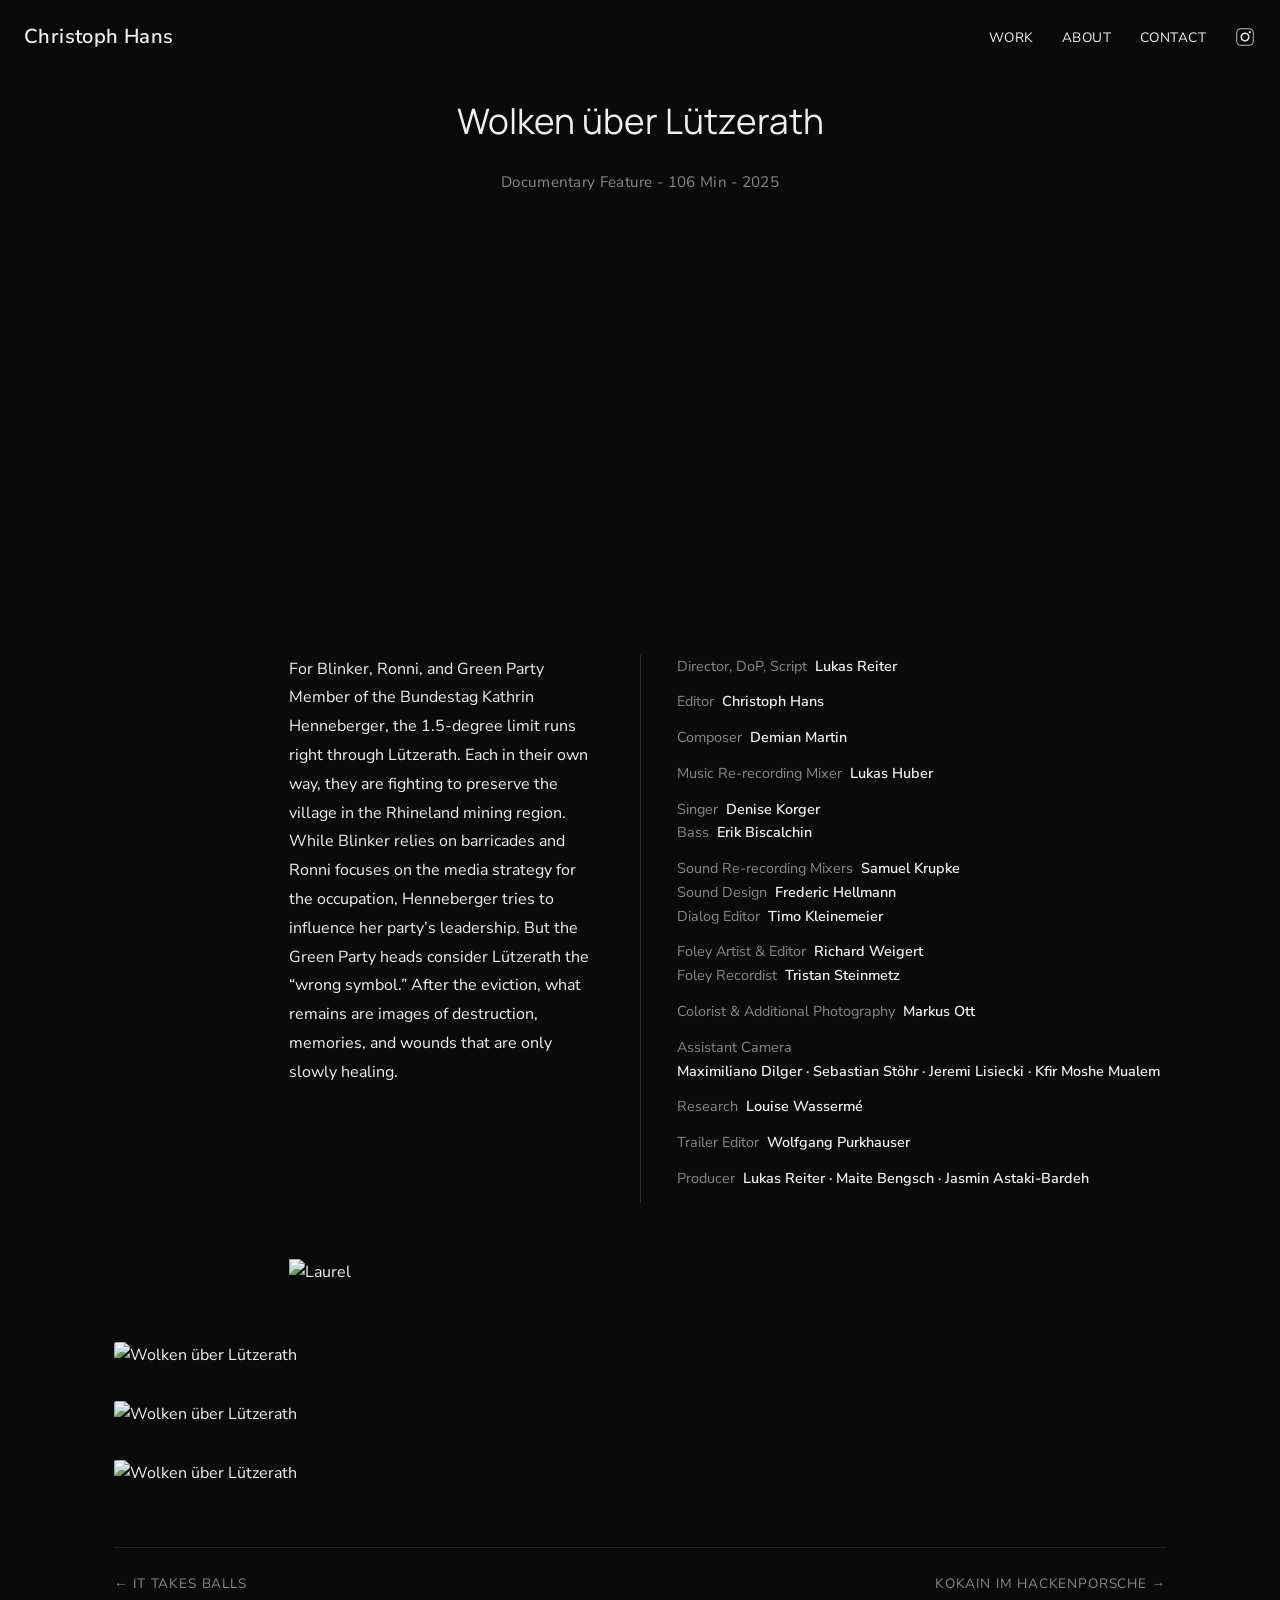
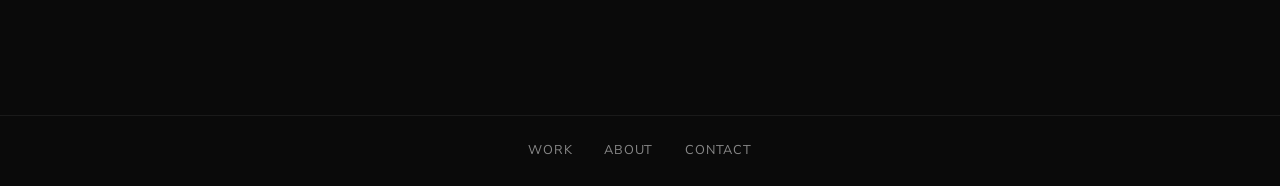
==== wolken-ueber-luetzerath.html @ 936c0ab9 "Add files via upload" ====
<!DOCTYPE html>

<html lang="de">
<head>
<meta charset="utf-8"/>
<meta content="width=device-width, initial-scale=1.0" name="viewport"/>
<title>Wolken über Lützerath — Christoph Hans</title>
<link href="https://fonts.googleapis.com" rel="preconnect"/>
<link crossorigin="" href="https://fonts.gstatic.com" rel="preconnect"/>
<link href="https://fonts.googleapis.com/css2?family=Manrope:wght@300;400;500;600;700;800&amp;family=Nunito+Sans:ital,wght@0,300;0,400;0,600;0,700;1,300;1,400&amp;display=swap" rel="stylesheet"/>
<link href="styles.css" rel="stylesheet"/>
</head>
<body>
<header class="site-header">
<a class="site-logo" href="index.html">Christoph Hans</a>
<button aria-label="Menu" class="menu-toggle">
<span></span><span></span><span></span>
</button>
<nav class="nav-links">
<a href="index.html">Work</a>
<a href="about.html">About</a>
<a href="contact.html">Contact</a>
<a href="https://www.instagram.com/_christophhans/" rel="noopener" target="_blank"><img alt="Instagram" class="insta-logo" src="instagram-white.png"/></a>
</nav>
</header>
<main>
<h1 class="project-title">Wolken über Lützerath</h1>
<section aria-label="Project overview" class="project-overview project-overview--wolken-ueber-luetzerath"><p class="project-meta">Documentary Feature - 106 Min - 2025</p><div class="project-video"><iframe allow="accelerometer; autoplay; clipboard-write; encrypted-media; gyroscope; picture-in-picture; web-share" allowfullscreen="" frameborder="0" height="315" referrerpolicy="strict-origin-when-cross-origin" src="https://www.youtube.com/embed/48lIlblBd2U?si=AoZFG_QW01JwS066" title="YouTube video player" width="560"></iframe></div><div class="project-synopsis"><p>For Blinker, Ronni, and Green Party Member of the Bundestag Kathrin Henneberger, the 1.5-degree limit runs right through Lützerath. Each in their own way, they are fighting to preserve the village in the Rhineland mining region. While Blinker relies on barricades and Ronni focuses on the media strategy for the occupation, Henneberger tries to influence her party’s leadership. But the Green Party heads consider Lützerath the “wrong symbol.” After the eviction, what remains are images of destruction, memories, and wounds that are only slowly healing.</p></div><div class="project-credits"><p>Director, DoP, Script  <strong class="talent">Lukas Reiter</strong></p><p>Editor  <strong class="talent">Christoph Hans</strong></p><p>Composer  <strong class="talent">Demian Martin</strong></p><p>Music Re-recording Mixer  <strong class="talent">Lukas Huber</strong></p><p>Singer  <strong class="talent">Denise Korger</strong><br/>
      Bass  <strong class="talent">Erik Biscalchin</strong></p><p>Sound Re-recording Mixers  <strong class="talent">Samuel Krupke</strong><br/>
      Sound Design  <strong class="talent">Frederic Hellmann</strong><br/>
      Dialog Editor  <strong class="talent">Timo Kleinemeier</strong></p><p>Foley Artist &amp; Editor  <strong class="talent">Richard Weigert</strong><br/>
      Foley Recordist  <strong class="talent">Tristan Steinmetz</strong></p><p>Colorist &amp; Additional Photography  <strong class="talent">Markus Ott</strong></p><p>Assistant Camera<br/><strong class="talent">Maximiliano Dilger · Sebastian Stöhr · Jeremi Lisiecki · Kfir Moshe Mualem</strong></p><p>Research  <strong class="talent">Louise Wassermé</strong></p><p>Trailer Editor  <strong class="talent">Wolfgang Purkhauser</strong></p><p>Producer  <strong class="talent">Lukas Reiter · Maite Bengsch · Jasmin Astaki-Bardeh</strong></p></div></section>
<div class="project-laurels project-laurels--wide">
<img alt="Laurel" src="Wolken über Lützerath — Christoph Hans/festival-laurels-white.png"/>
</div>
<div class="project-images project-images--stacked">
<img alt="Wolken über Lützerath" src="Wolken über Lützerath — Christoph Hans/Screenshot-2026-10-23-at-16-11-47.png"/><img alt="Wolken über Lützerath" src="Wolken über Lützerath — Christoph Hans/Screenshot-2026-10-23-at-16-10-55.png"/><img alt="Wolken über Lützerath" src="Wolken über Lützerath — Christoph Hans/Screenshot-2026-10-23-at-16-14-47.png"/></div>
<div class="project-nav"><a class="project-previous" href="it-takes-balls.html">← It Takes Balls</a><a class="project-next" href="kokain-im-hackenporsche.html">Kokain im Hackenporsche →</a></div>
</main>
<footer class="site-footer">
<a href="index.html">Work</a>
<a href="about.html">About</a>
<a href="contact.html">Contact</a>
</footer>
<script src="script.js"></script>
</body>
</html>
---- styles.css ----
/* Christoph Hans — Portfolio Site Styles */

/* === Reset & Base === */
*, *::before, *::after { box-sizing: border-box; margin: 0; padding: 0; }

:root {
  /* Colors — matching Squarespace site */
  --bg:        #0a0a0a;
  --bg-light:  #141414;
  --text:      #f0f0f0;
  --text-muted:#888888;
  --accent:    #e54530;

  /* Typography */
  --font-body: 'Nunito Sans', -apple-system, BlinkMacSystemFont, 'Segoe UI', sans-serif;
  --font-heading: 'Manrope', -apple-system, BlinkMacSystemFont, 'Segoe UI', sans-serif;

  /* Spacing */
  --max-width: 1100px;
  --gutter:    24px;
}

html {
  font-size: 16px;
  scroll-behavior: smooth;
}

body {
  font-family: var(--font-body);
  background: var(--bg);
  color: var(--text);
  line-height: 1.7;
  -webkit-font-smoothing: antialiased;
}

a {
  color: var(--accent);
  text-decoration: none;
  transition: opacity 0.2s;
}
a:hover { opacity: 0.75; }

img {
  display: block;
  max-width: 100%;
  height: auto;
}

/* === Header === */
.site-header {
  position: fixed;
  top: 0;
  left: 0;
  right: 0;
  z-index: 100;
  padding: 20px var(--gutter);
  display: flex;
  justify-content: space-between;
  align-items: center;
  background: rgba(10, 10, 10, 0.85);
  backdrop-filter: blur(12px);
  -webkit-backdrop-filter: blur(12px);
}

.site-logo {
  font-family: var(--font-body);
  font-size: 1.26rem;
  font-weight: 600;
  letter-spacing: 0.02em;
  color: var(--text);
}

.nav-links {
  display: flex;
  gap: 28px;
  align-items: center;
  list-style: none;
}

.nav-links a {
  font-size: 0.85rem;
  font-weight: 400;
  letter-spacing: 0.04em;
  text-transform: uppercase;
  color: var(--text);
}

.nav-links a:hover { opacity: 0.75; }

/* Instagram logo in nav */
.insta-logo {
  height: 21.6px;
  width: auto;
  vertical-align: middle;
  filter: brightness(0) invert(1);
}

/* Hamburger menu (mobile) */
.menu-toggle {
  display: none;
  background: none;
  border: none;
  cursor: pointer;
  padding: 8px;
}
.menu-toggle span {
  display: block;
  width: 22px;
  height: 1.5px;
  background: var(--text);
  margin: 5px 0;
  transition: 0.3s;
}

/* === Main Content === */
main {
  max-width: var(--max-width);
  margin: 0 auto;
  padding: 100px var(--gutter) 80px;
}

/* === Home Page — Project Grid === */
.project-grid {
  display: grid;
  grid-template-columns: repeat(3, 1fr);
  gap: 40px 24px;
}

.project-card {
  text-align: left;
}

.project-card .thumb {
  display: block;
  width: 100%;
  aspect-ratio: 1 / 1;
  overflow: hidden;
  border-radius: 2px;
  margin-bottom: 14px;
}

.project-card .thumb img {
  width: 100%;
  height: 100%;
  object-fit: cover;
  object-position: center;
  transition: transform 0.4s ease, opacity 0.4s ease;
}

.project-card:hover .thumb img {
  transform: scale(1.04);
  opacity: 0.85;
}

.project-card .title {
  display: block;
  font-family: var(--font-body);
  font-size: 1.026rem;
  font-weight: 600;
  color: var(--text);
  line-height: 1.4;
  text-align: center;
}

/* === About Page === */
.about-header {
  font-family: var(--font-heading);
  font-size: 2rem;
  font-weight: 400;
  margin-bottom: 32px;
  line-height: 1.3;
}

.about-portrait {
  width: 100%;
  max-width: 500px;
  border-radius: 4px;
  margin-bottom: 40px;
}

.about-content {
  font-size: 1rem;
  line-height: 1.8;
  max-width: 680px;
}

.about-content p {
  margin-bottom: 20px;
}

/* === Contact Page === */
.contact-heading {
  font-family: var(--font-heading);
  font-size: 1.8rem;
  font-weight: 400;
  margin-bottom: 40px;
}

.contact-links {
  display: flex;
  flex-direction: column;
  gap: 16px;
  margin-bottom: 40px;
}

.contact-link {
  font-size: 1.1rem;
  font-weight: 400;
  color: var(--text);
  display: flex;
  align-items: center;
  gap: 8px;
}

.contact-link::before {
  content: "☞";
  font-size: 1.2rem;
}

.contact-link.insta-link {
  display: inline-flex;
}

.contact-link.insta-link img {
  height: 22px;
  width: auto;
  vertical-align: middle;
  margin-right: 8px;
}

.contact-link.insta-link::before {
  display: none;
}

.imprint-btn {
  display: inline-block;
  padding: 12px 32px;
  border: 1px solid var(--text-muted);
  color: var(--text);
  font-size: 0.85rem;
  font-weight: 500;
  letter-spacing: 0.06em;
  text-transform: uppercase;
  transition: border-color 0.2s, opacity 0.2s;
}

.imprint-btn:hover {
  border-color: var(--text);
  opacity: 0.75;
}

/* === Imprint Page === */
.imprint-heading {
  font-family: var(--font-heading);
  font-size: 2rem;
  font-weight: 400;
  margin-bottom: 32px;
}

.imprint-section {
  margin-bottom: 28px;
}

.imprint-section h3 {
  font-size: 0.85rem;
  font-weight: 600;
  text-transform: uppercase;
  letter-spacing: 0.06em;
  margin-bottom: 8px;
  color: var(--text-muted);
}

.imprint-section p {
  font-size: 0.95rem;
  line-height: 1.75;
  color: var(--text);
}

/* === Project Page === */
.project-images img {
  max-width: 100%;
  border-radius: 2px;
}

.project-cast p {
  font-size: 0.95rem;
  line-height: 1.6;
  margin-bottom: 20px;
}

.project-production p {
  font-size: 0.85rem;
  line-height: 1.6;
  color: var(--text-muted);
}

/* Laurel/award images */
.project-lausel {
  font-size: 0.85rem;
  font-weight: 600;
  letter-spacing: 0.06em;
  text-transform: uppercase;
  color: var(--accent);
  margin-bottom: 24px;
}

.project-laurels {
  margin-bottom: 32px;
}

.project-laurels img {
  max-width: 280px;
  height: auto;
  display: inline-block;
  margin-right: 24px;
  margin-bottom: 24px;
  vertical-align: middle;
}

.project-title {
  font-family: var(--font-heading);
  font-size: 2.2rem;
  font-weight: 400;
  line-height: 1.2;
  margin-bottom: 8px;
}

.project-meta {
  font-size: 0.95rem;
  color: var(--text-muted);
  margin-bottom: 32px;
  letter-spacing: 0.02em;
}

.project-synopsis {
  font-size: 1rem;
  line-height: 1.8;
  margin-bottom: 40px;
  max-width: 640px;
}

.project-credits {
  margin-bottom: 48px;
}

.project-credits h3 {
  font-size: 0.8rem;
  font-weight: 600;
  text-transform: uppercase;
  letter-spacing: 0.08em;
  color: var(--text-muted);
  margin-bottom: 24px;
}

.credit-row {
  display: flex;
  flex-wrap: wrap;
  gap: 6px 24px;
  margin-bottom: 14px;
}

.credit-label {
  font-size: 0.9rem;
  font-weight: 600;
  color: var(--text);
  min-width: 160px;
}

.credit-value {
  font-size: 0.9rem;
  color: var(--text-muted);
}

.project-images {
  display: flex;
  flex-direction: column;
  gap: 24px;
  margin-bottom: 60px;
}

.project-images img {
  max-width: 100%;
  border-radius: 2px;
}

/* Prev/Next Nav */
.project-nav {
  display: flex;
  justify-content: space-between;
  border-top: 1px solid #222;
  padding-top: 24px;
  margin-bottom: 40px;
}

.project-nav a {
  font-size: 0.85rem;
  text-transform: uppercase;
  letter-spacing: 0.06em;
  color: var(--text-muted);
}

.project-nav a:hover { opacity: 0.75; }

/* === Footer === */
.site-footer {
  border-top: 1px solid #1a1a1a;
  padding: 24px var(--gutter);
  display: flex;
  justify-content: center;
  gap: 32px;
}

.site-footer a {
  font-size: 0.8rem;
  text-transform: uppercase;
  letter-spacing: 0.06em;
  color: var(--text-muted);
}

/* === Responsive === */
@media (max-width: 768px) {
  .project-grid {
    grid-template-columns: 1fr;
    gap: 55px 16px;
  }

  .nav-links {
    display: none;
    position: absolute;
    top: calc(100% + 8px);
    right: 20px;
    left: auto;
    bottom: auto;
    width: max-content;
    min-width: 120px;
    max-width: calc(100vw - 40px);
    max-height: calc(100vh - 100px);
    overflow-y: auto;
    background: rgba(10, 10, 10, 0.97);
    flex-direction: column;
    justify-content: flex-start;
    align-items: stretch;
    gap: 0;
    z-index: 999;
    padding: 8px 16px;
    border: 1px solid #262626;
  }

  .nav-links.open {
    display: flex;
  }

  .nav-links a {
    display: block;
    padding: 12px 0;
    font-size: 1rem;
    letter-spacing: 0.04em;
    text-align: center;
  }

  .nav-links a .insta-logo { margin: 0 auto; }

  .menu-toggle {
    display: block;
    z-index: 1000;
  }

  .site-header {
    padding: 16px 20px;
  }

  main {
    padding: 80px 20px 60px;
  }

  .project-title {
    font-size: 1.7rem;
  }

  .credit-row {
    flex-direction: column;
    gap: 2px;
  }

  .credit-label {
    min-width: auto;
    font-size: 0.8rem;
  }

  .credit-value {
    font-size: 0.85rem;
  }

  .project-nav {
    flex-direction: column-reverse;
    gap: 16px;
    align-items: stretch;
  }

  .project-nav .project-next { text-align: right; }
  .project-nav .project-previous { text-align: left; }
  .project-nav span:empty { display: none; }
}

@media (max-width: 480px) {
  .project-grid {
    grid-template-columns: 1fr;
  }
}


/* Editorial project layouts: overview columns and staggered stills. */
.project-overview { display: grid; grid-template-columns: repeat(2, minmax(280px, 1fr)); column-gap: 0; row-gap: 8px; align-items: start; margin: 28px 0 56px; }
.project-title { text-align: center; }
.project-overview .project-meta { grid-column: 1 / -1; margin-bottom: 12px; text-align: center; }
.project-overview .project-video { grid-column: 1 / -1; justify-self: center; width: min(66.666%, 720px); aspect-ratio: 16 / 9; margin: 0 0 36px; }
.project-overview--nakam .project-video { width: 100%; }
.project-overview .project-video iframe { display: block; width: 100%; height: 100%; border: 0; }
.project-overview .project-video.has-hint { margin-bottom: 0; }
.project-overview .video-hint { grid-column: 1 / -1; margin: 0 0 36px; color: var(--text-muted); font-size: .9rem; line-height: 1.4; }
.project-overview .project-synopsis { grid-column: 1; max-width: none; margin: 0; padding-right: clamp(20px, 3vw, 36px); }
.project-overview .project-credits { grid-column: 2; margin: 0; padding-left: clamp(20px, 3vw, 36px); border-left: 1px solid #2b2b2b; }
.project-overview .project-credits h3 { margin: 0 0 18px; }
.project-overview .project-credits p { font-size: .9rem; line-height: 1.65; color: var(--text-muted); margin: 0 0 12px; }
.project-overview .project-credits strong { color: var(--text); font-weight: 600; }
.project-images { display: grid; grid-template-columns: repeat(2, minmax(0, 1fr)); gap: clamp(14px, 2.8vw, 32px); align-items: start; }
.project-images img { width: 100%; max-width: none; height: auto; }
.project-images img:first-child, .project-images img:last-child:nth-child(even) { grid-column: 1 / -1; }
@media (max-width: 768px) {
  .project-overview { grid-template-columns: minmax(0, 1fr); gap: 20px; margin: 20px 0 40px; }
  .project-overview .project-meta, .project-overview .project-synopsis, .project-overview .project-credits { grid-column: 1; }
  .project-overview .project-synopsis { padding-right: 0; }
  .project-overview .project-video { width: 100%; }
  .project-overview .project-credits { border-left: 0; padding-left: 0; }
  .project-overview .project-video.has-hint { margin-bottom: -12px; }
}
@media (max-width: 768px) { .project-images { grid-template-columns: 1fr; } .project-images img:nth-child(n) { grid-column: 1; } }

.project-overview .project-lead-image { grid-column: 1 / -1; width: 100%; margin: 0 0 12px; }
.project-overview .project-lead-image img { display: block; width: 100%; max-width: none; height: auto; }
.project-overview--wolken-ueber-luetzerath .project-synopsis { margin-left: calc((min(1100px, 100vw) - 48px) / 6); }
.project-overview--das-rotohr .project-synopsis { margin-left: calc((min(1100px, 100vw) - 48px) / 6); }
.project-laurels--wide { display: flex; justify-content: center; }
.project-laurels--wide img { width: min(66.666%, 720px); max-width: none; margin-right: 0; }
.project-laurels--driving { display: flex; justify-content: center; align-items: center; flex-wrap: nowrap; gap: 12px; }
.project-laurels--driving img { width: calc((100% - 24px) / 3); max-width: 280px; margin: 0; }
.project-laurels--rotohr { display: flex; justify-content: center; align-items: center; flex-wrap: wrap; gap: 24px; }
.project-laurels--rotohr img { max-width: 252px; margin: 0; }
.project-images--stacked { grid-template-columns: 1fr; }
.project-images--stacked img:nth-child(n) { grid-column: 1; width: 100%; }
@media (max-width: 768px) {
  .project-overview--wolken-ueber-luetzerath .project-synopsis { margin-left: 0; }
  .project-overview--das-rotohr .project-synopsis { margin-left: 0; }
}
.project-overview--it-takes-balls .video-hint { margin-left: calc((min(1100px, 100vw) - 48px) / 6); }
@media (max-width: 768px) { .project-overview--it-takes-balls .video-hint { margin-left: 0; } }
@media (max-width: 768px) { .project-laurels--yumi img { width: 100%; } }
.project-overview--elephant-in-the-room .project-lead-image { aspect-ratio: 2.287 / 1; overflow: hidden; }
.project-overview--elephant-in-the-room .project-lead-image img { height: 100%; object-fit: cover; object-position: center; }
.project-images--elephant { grid-template-columns: 1fr; }
.project-images--elephant .project-image-frame { grid-column: 1; width: 100%; aspect-ratio: 2.287 / 1; overflow: hidden; margin: 0; }
.project-images--elephant .project-image-frame img { display: block; width: 100%; max-width: none; height: 100%; object-fit: cover; object-position: center; }

/* About page: standard body copy with a larger portrait beside it. */
.about-page { padding-top: 100px; }
.about-page .about-header { text-align: center; font-size: 1.2rem; margin-bottom: 32px; }
.about-layout { display: grid; grid-template-columns: 272px minmax(0, 1fr); gap: clamp(32px, 4vw, 48px); width: min(900px, 100%); max-width: 100%; margin: 0 auto; align-items: start; }
.about-layout .about-portrait { width: 272px; max-width: 100%; height: auto; margin: 0; }
.about-layout .about-content { width: auto; max-width: none; font-size: 1rem; line-height: 1.7; }
.about-layout .about-content p { margin-bottom: 0; }
@media (max-width: 768px) {
  .about-page { padding-top: 80px; }
  .about-page .about-header { margin-bottom: 28px; }
  .about-layout { grid-template-columns: minmax(0, 1fr); max-width: 600px; gap: 24px; }
  .about-layout .about-portrait { margin: 0 auto; }
  .about-layout .about-content { width: 100%; font-size: 1rem; line-height: 1.7; }
}

/* Contact page icon row */
.contact-page .contact-content--icons { width: min(100%, 460px); margin: 0 auto; display: flex; flex-direction: column; align-items: center; }
.contact-page .contact-title { margin: 0 0 20px; font-family: var(--font-heading); font-size: 1.8rem; font-weight: 400; line-height: 1.2; text-align: center; }
.contact-icon-row { display: flex; align-items: center; justify-content: space-between; width: min(390px, 100%); }
.contact-icon-link { display: flex; align-items: center; justify-content: center; width: 56px; height: 56px; }
.contact-icon-image { display: block; width: 56px; height: 56px; object-fit: contain; }
.contact-hand { display: flex; align-items: center; justify-content: center; width: 72px; height: 56px; color: var(--text); font-family: "Apple Symbols", "Segoe UI Symbol", sans-serif; font-size: 54px; line-height: 1; user-select: none; }
.contact-hand--reverse { transform: scaleX(-1); }
.contact-imprint { margin-top: 56px; color: var(--text-muted); font-size: .9375rem; letter-spacing: .05em; text-transform: uppercase; }
@media (max-width: 480px) {
  .contact-icon-row { width: 100%; }
  .contact-icon-link, .contact-icon-image { width: 52px; height: 52px; }
  .contact-hand { width: 64px; font-size: 50px; }
}
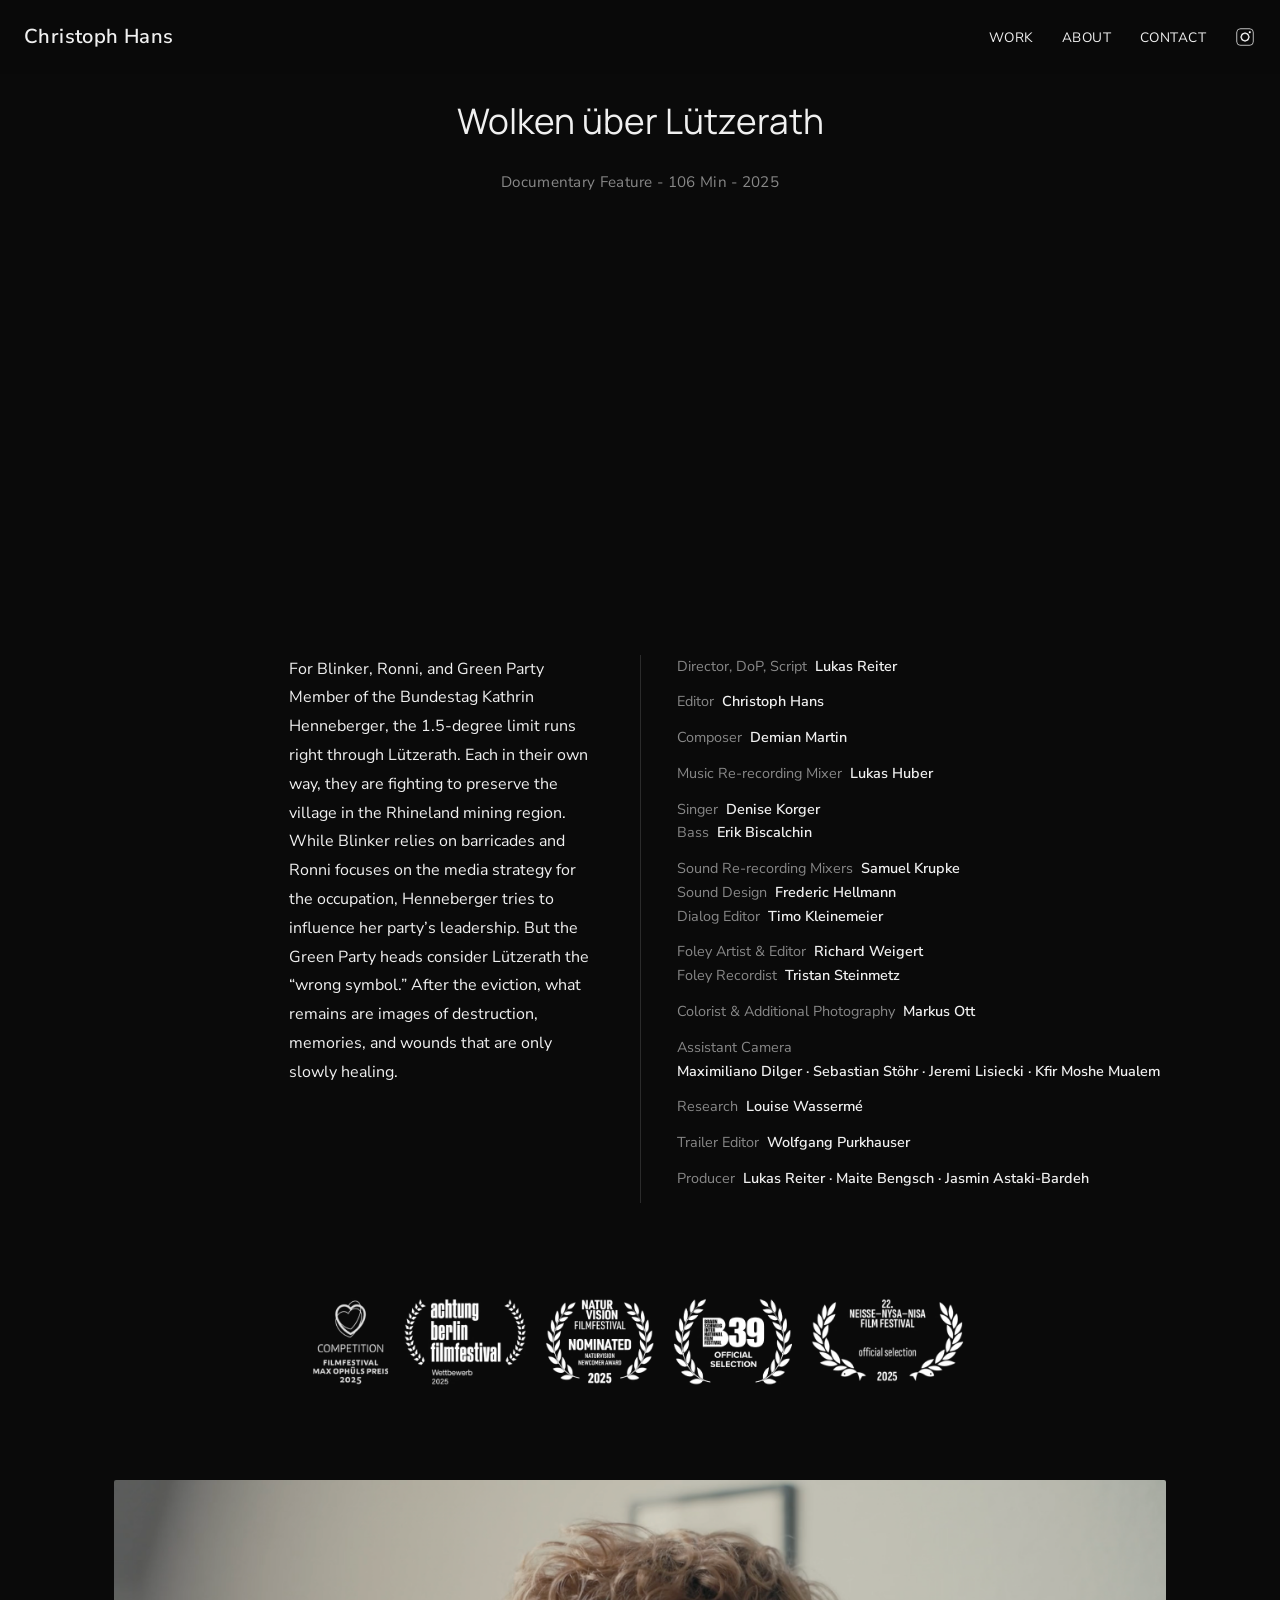
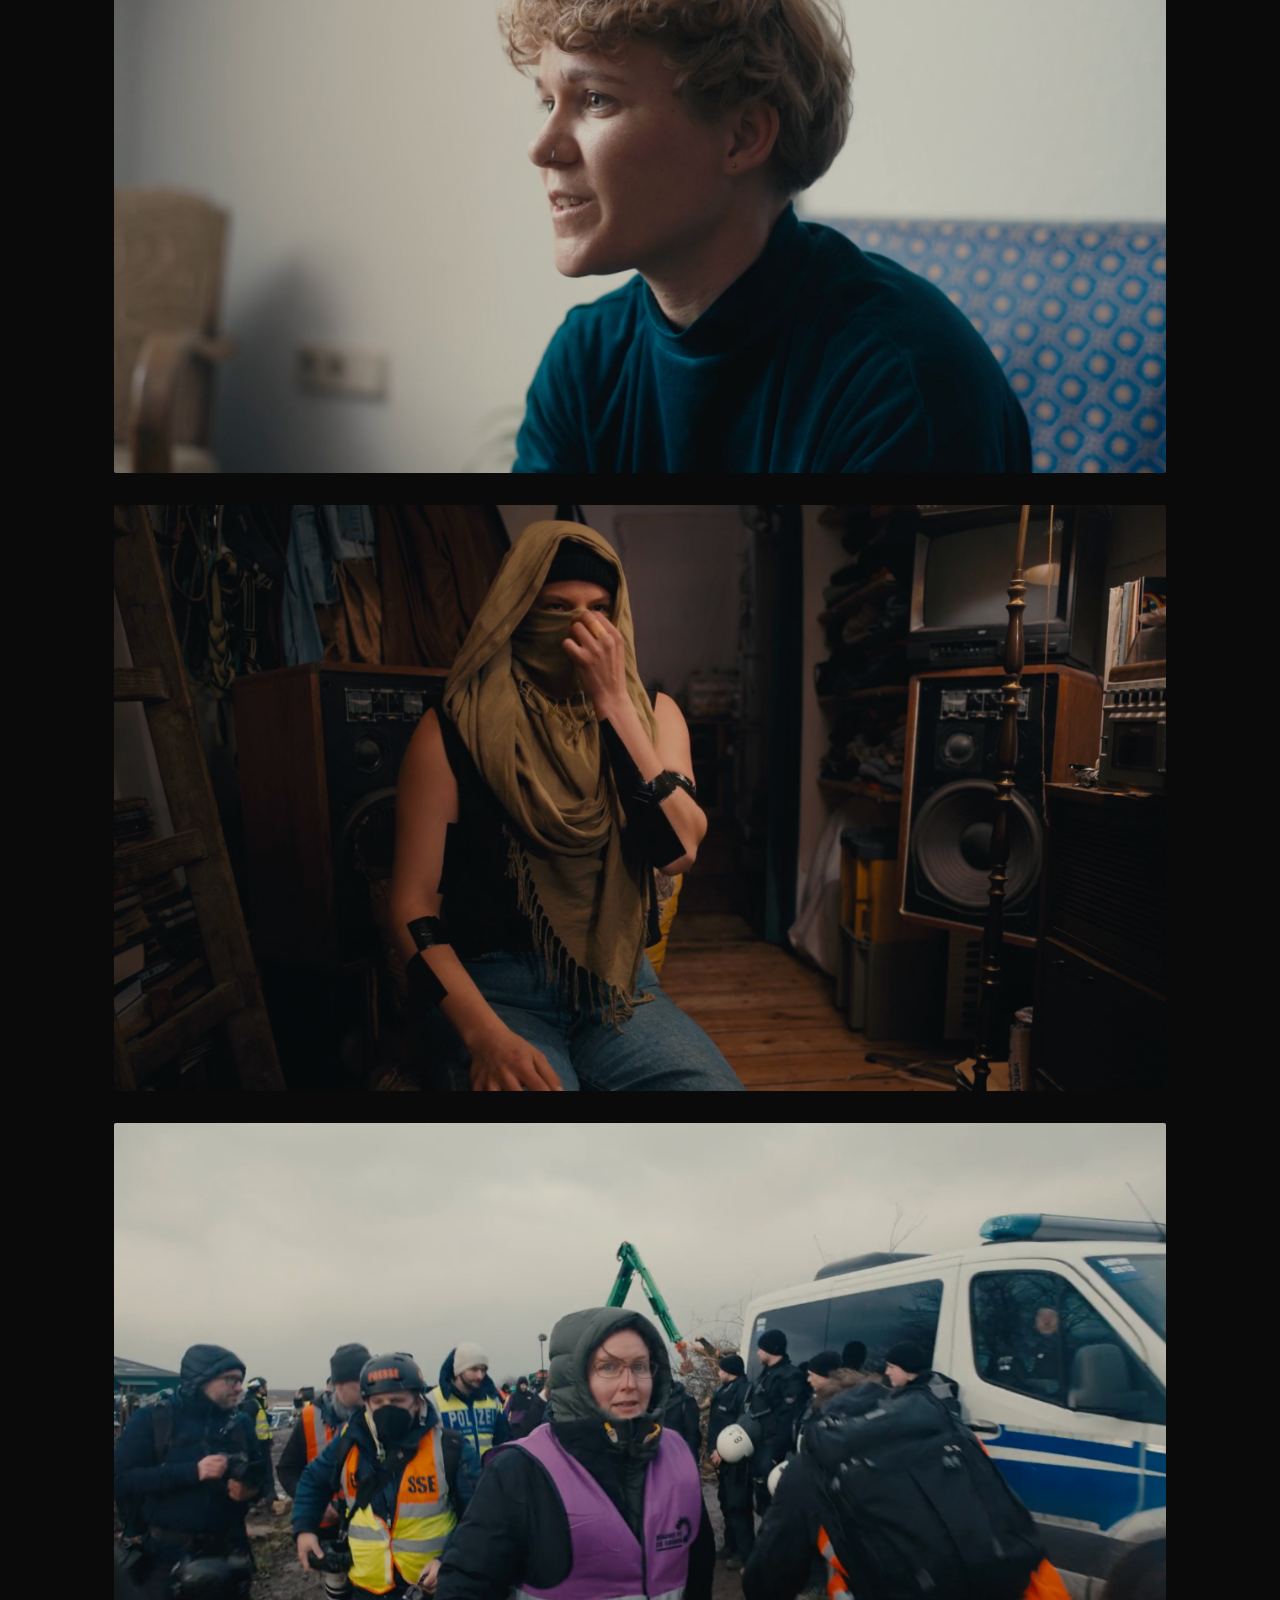
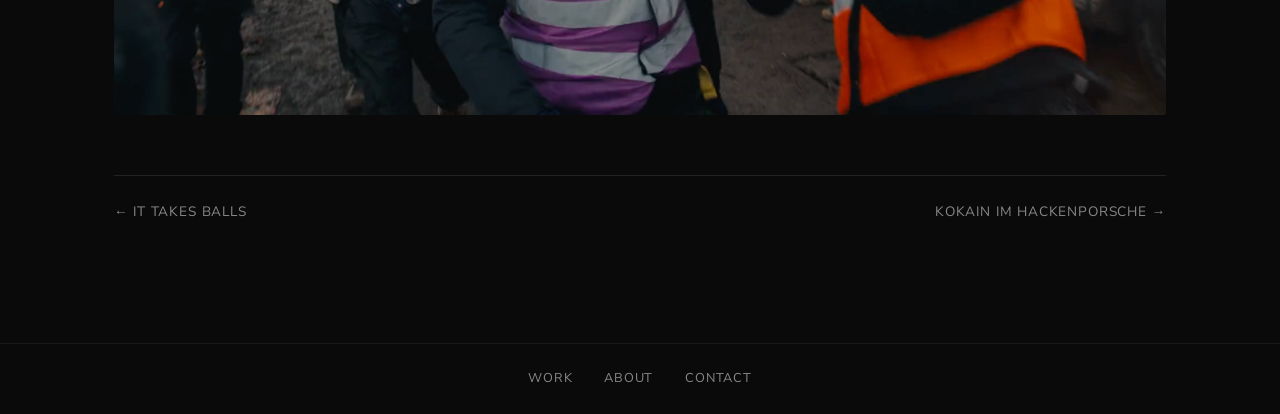
==== commit f9b3bd5e: "Add files via upload" ====
--- a/wolken-ueber-luetzerath.html
+++ b/wolken-ueber-luetzerath.html
@@ -4,7 +4,7 @@
 <head>
 <meta charset="utf-8"/>
 <meta content="width=device-width, initial-scale=1.0" name="viewport"/>
-<title>Wolken über Lützerath — Christoph Hans</title>
+<title>Wolken über Lützerath — Christoph Hans</title>
 <link href="https://fonts.googleapis.com" rel="preconnect"/>
 <link crossorigin="" href="https://fonts.gstatic.com" rel="preconnect"/>
 <link href="https://fonts.googleapis.com/css2?family=Manrope:wght@300;400;500;600;700;800&amp;family=Nunito+Sans:ital,wght@0,300;0,400;0,600;0,700;1,300;1,400&amp;display=swap" rel="stylesheet"/>
@@ -31,10 +31,10 @@
       Dialog Editor  <strong class="talent">Timo Kleinemeier</strong></p><p>Foley Artist &amp; Editor  <strong class="talent">Richard Weigert</strong><br/>
       Foley Recordist  <strong class="talent">Tristan Steinmetz</strong></p><p>Colorist &amp; Additional Photography  <strong class="talent">Markus Ott</strong></p><p>Assistant Camera<br/><strong class="talent">Maximiliano Dilger · Sebastian Stöhr · Jeremi Lisiecki · Kfir Moshe Mualem</strong></p><p>Research  <strong class="talent">Louise Wassermé</strong></p><p>Trailer Editor  <strong class="talent">Wolfgang Purkhauser</strong></p><p>Producer  <strong class="talent">Lukas Reiter · Maite Bengsch · Jasmin Astaki-Bardeh</strong></p></div></section>
 <div class="project-laurels project-laurels--wide">
-<img alt="Laurel" src="Wolken über Lützerath — Christoph Hans/festival-laurels-white.png"/>
+<img alt="Laurel" src="Wolken über Lützerath — Christoph Hans/festival-laurels-white.png"/>
 </div>
 <div class="project-images project-images--stacked">
-<img alt="Wolken über Lützerath" src="Wolken über Lützerath — Christoph Hans/Screenshot-2026-10-23-at-16-11-47.png"/><img alt="Wolken über Lützerath" src="Wolken über Lützerath — Christoph Hans/Screenshot-2026-10-23-at-16-10-55.png"/><img alt="Wolken über Lützerath" src="Wolken über Lützerath — Christoph Hans/Screenshot-2026-10-23-at-16-14-47.png"/></div>
+<img alt="Wolken über Lützerath" src="Wolken über Lützerath — Christoph Hans/Screenshot-2026-10-23-at-16-11-47.png"/><img alt="Wolken über Lützerath" src="Wolken über Lützerath — Christoph Hans/Screenshot-2026-10-23-at-16-10-55.png"/><img alt="Wolken über Lützerath" src="Wolken über Lützerath — Christoph Hans/Screenshot-2026-10-23-at-16-14-47.png"/></div>
 <div class="project-nav"><a class="project-previous" href="it-takes-balls.html">← It Takes Balls</a><a class="project-next" href="kokain-im-hackenporsche.html">Kokain im Hackenporsche →</a></div>
 </main>
 <footer class="site-footer">
